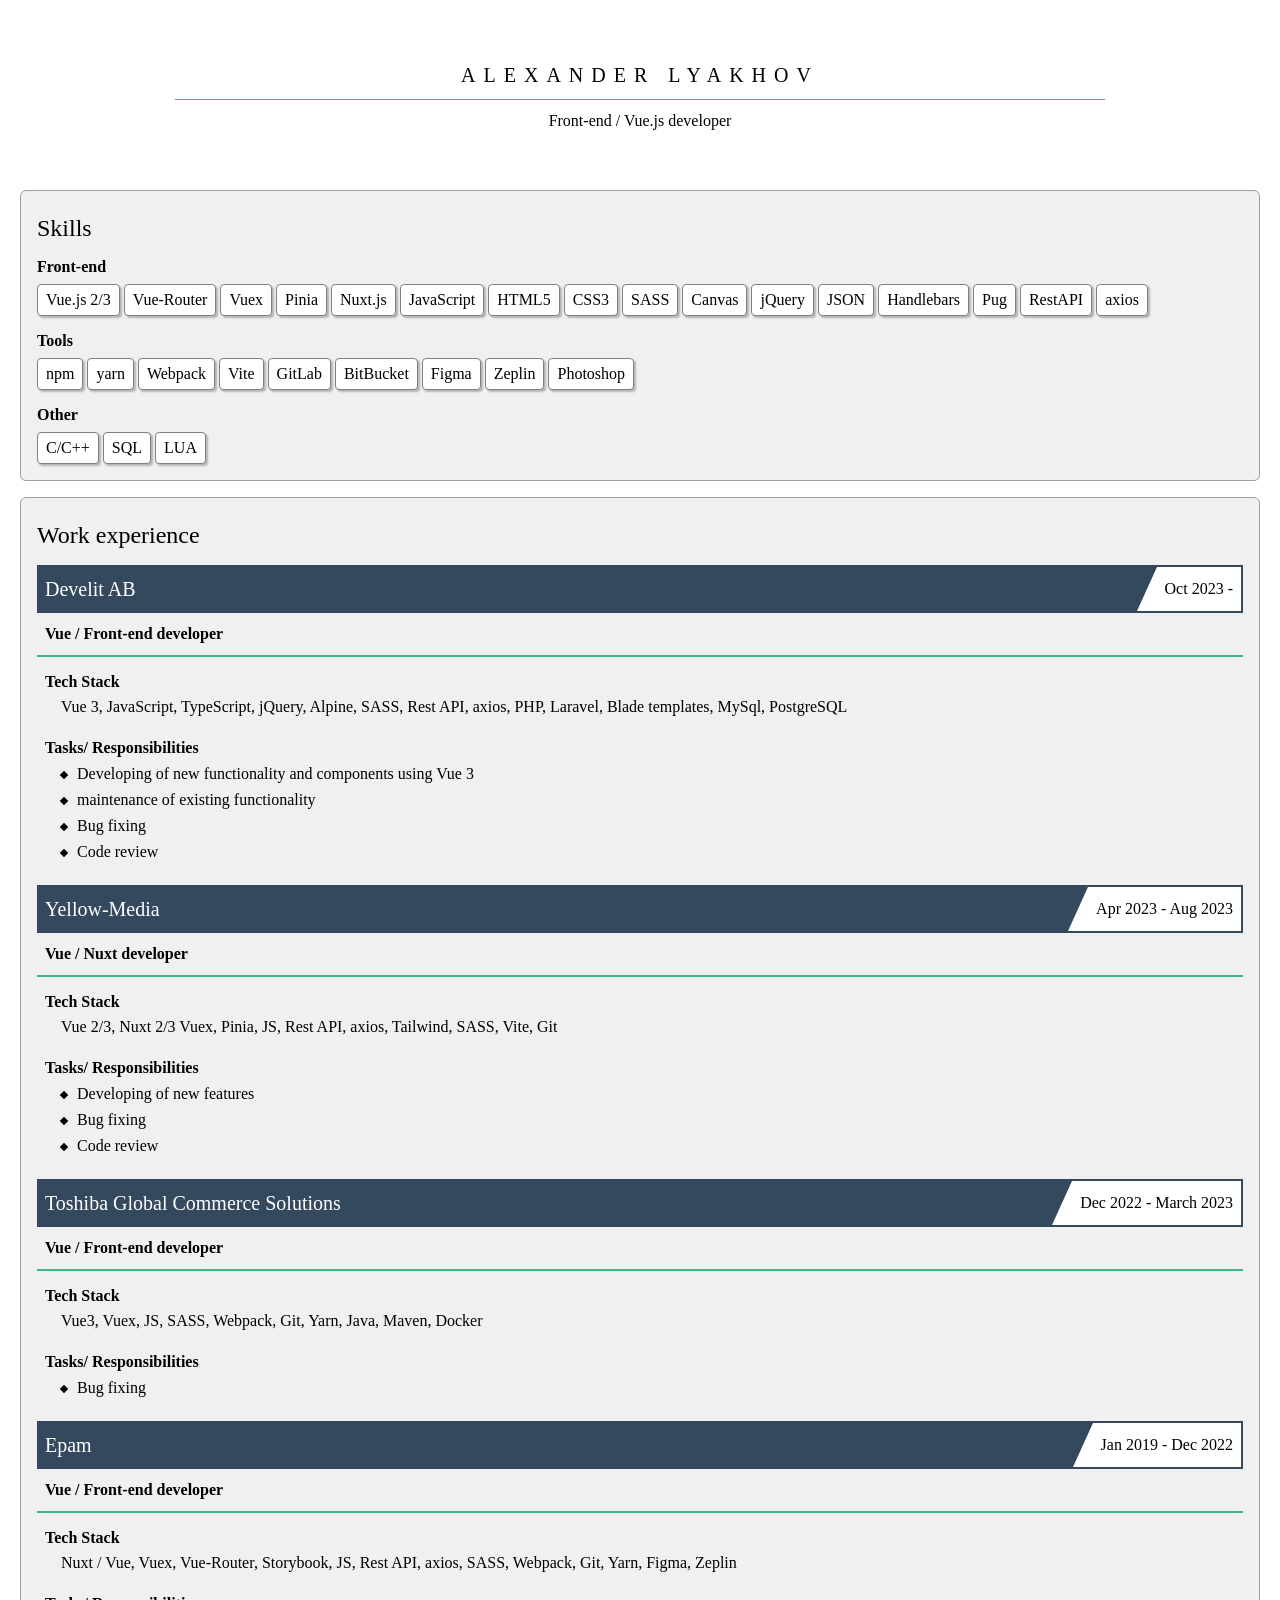
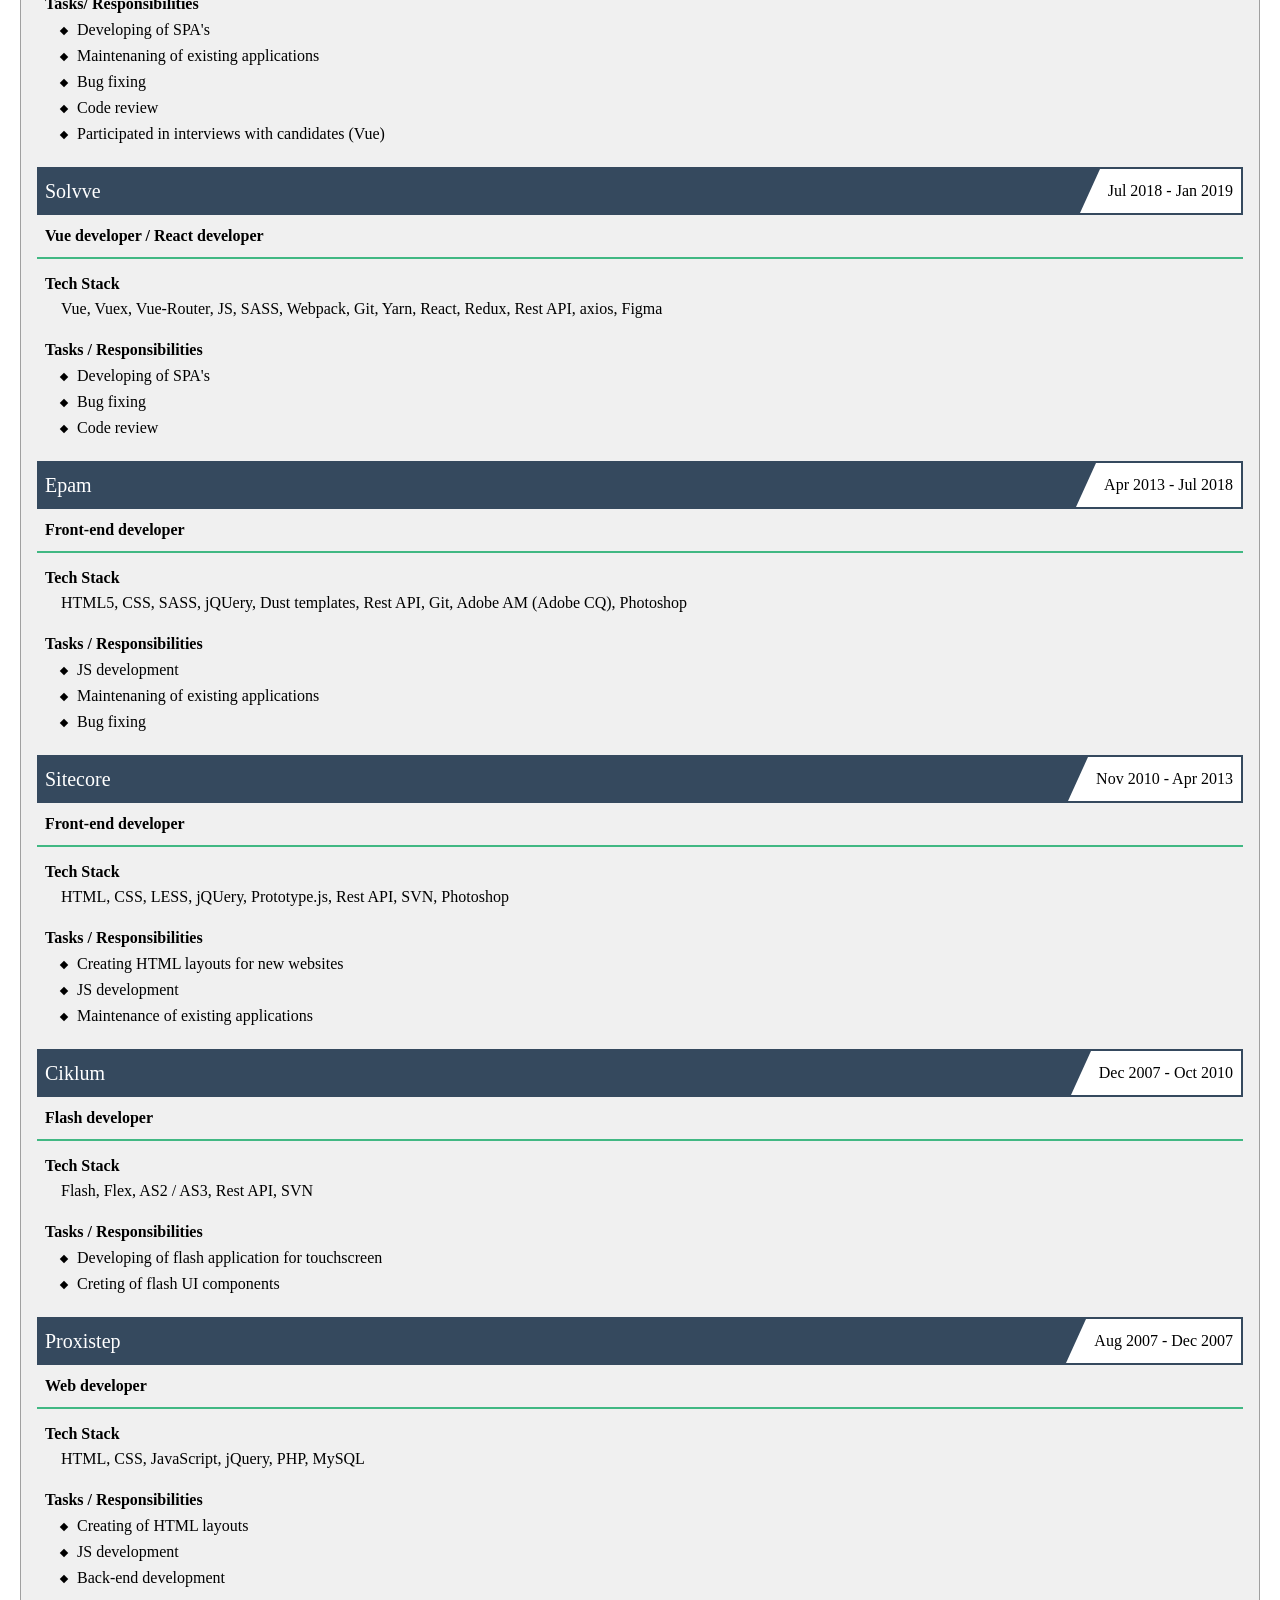
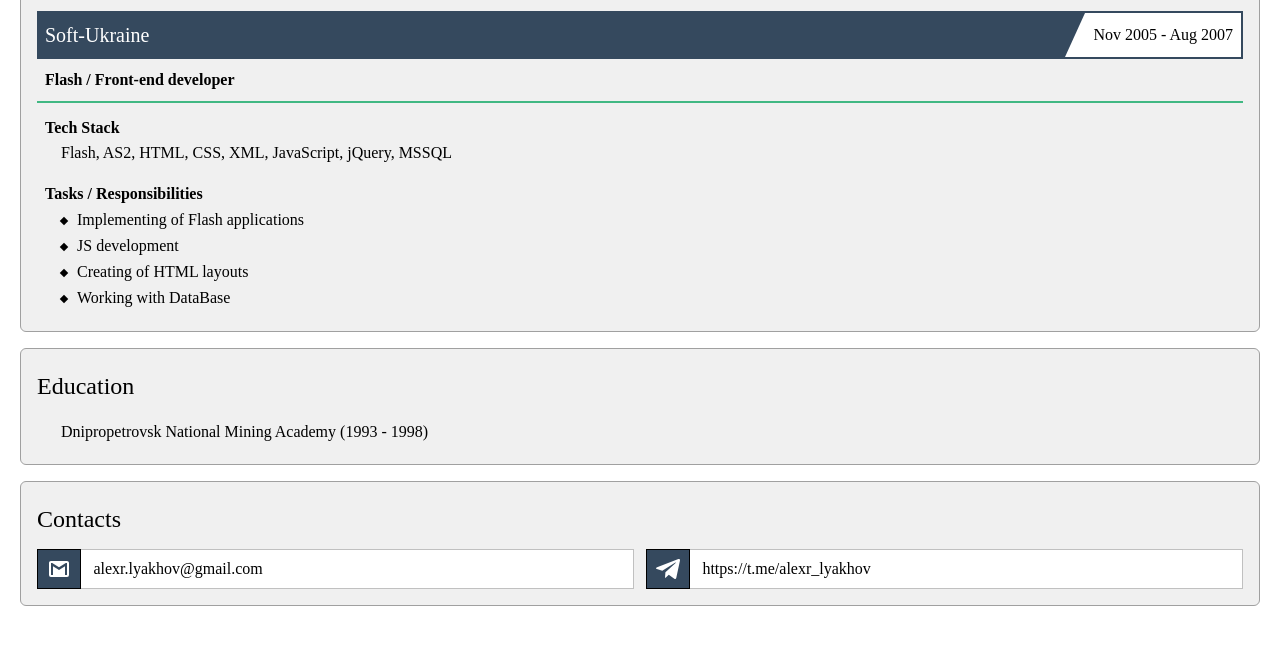
==== 2026-04/index.html @ 9f587633 "..." ====
﻿<!DOCTYPE html>
<html lang="en">
<head>
	<meta charset="UTF-8">
	<meta name="viewport" content="width=device-width, initial-scale=1.0">
	<title>Alexander Lyakhov</title>
	<link rel="stylesheet" type="text/css" href="css/reset.css" />
	<link rel="stylesheet" type="text/css" href="css/index.css" />
</head>
<body>
	<main>
		<header>
			<div class="title">
				Alexander Lyakhov
			</div>
			<div class="subtitle">Front-end / Vue.js developer</div>
		</header>
		<section class="skills">
			<h2>Skills</h2>

			<h3>Front-end</h3>
			<ul class="chips">
				<li>Vue.js 2/3</li>
				<!--<li>options API / composition API / Script Setup</li>-->
				<li>Vue-Router</li>
				<li>Vuex</li>
				<li>Pinia</li>
				<li>Nuxt.js</li>
				<li>JavaScript</li>
				<li>HTML5</li>
				<li>CSS3</li>
				<li>SASS</li>
				<li>Canvas</li>
				<li>jQuery</li>
				<li>JSON</li>
				<li>Handlebars</li>
				<li>Pug</li>
				<li>RestAPI</li>
				<li>axios</li>
			</ul>

			<h3>Tools</h3>
			<ul class="chips">
				<li>npm</li><li>yarn</li><li>Webpack</li><li>Vite</li><li>GitLab</li><li>BitBucket</li><li>Figma</li><li>Zeplin</li><li>Photoshop</li>
			</ul>

			<h3>Other</h3>
			<ul class="chips">
				<li>C/C++</li><li>SQL</li><li>LUA</li>
			</ul>
		</section>

		<section class="experience">
			<h2>Work experience</h2>

			<div class="job develit">
				<div class="job-title">
					Develit AB
					<span class="interval">Oct 2023 - </span>
				</div>

				<div class="job-subtitle">
					Vue / Front-end developer
				</div>

				<!--
				<h3>Role</h3>
				<p>FE engineer</p>
				-->

				<h3>Tech Stack</h3>
				<p>Vue 3, JavaScript, TypeScript, jQuery, Alpine, SASS, Rest API, axios, PHP, Laravel, Blade templates, MySql, PostgreSQL</p>

				<h3>Tasks/ Responsibilities</h3>
				<ul>
					<li>Developing of new functionality and components using Vue 3</li>
					<li>maintenance of existing functionality</li>
					<li>Bug fixing</li>
					<li>Code review</li>
				</ul>
			</div>

			<div class="job ym">
				<div class="job-title">
					Yellow-Media
					<span class="interval">Apr 2023 - Aug 2023</span>
				</div>

				<div class="job-subtitle">
					Vue / Nuxt developer
				</div>

				<!--
				<h3>Role</h3>
				<p>Vue / Nuxt developer</p>
				-->

				<h3>Tech Stack</h3>
				<p>Vue 2/3, Nuxt 2/3 Vuex, Pinia, JS, Rest API, axios, Tailwind, SASS, Vite, Git</p>

				<h3>Tasks/ Responsibilities</h3>
				<ul>
					<li>Developing of new features</li>
					<li>Bug fixing</li>
					<li>Code review</li>
				</ul>
			</div>

			<div class="job toshiba">
				<div class="job-title">
					Toshiba Global Commerce Solutions
					<span class="interval">Dec 2022 - March 2023</span>
				</div>

				<div class="job-subtitle">
					Vue / Front-end developer
				</div>

				<!--
				<h3>Role</h3>
				<p>FE engineer</p>
				-->
				
				<h3>Tech Stack</h3>
				<p>Vue3, Vuex, JS, SASS, Webpack, Git, Yarn, Java, Maven, Docker</p>

				<h3>Tasks/ Responsibilities</h3>
				<ul>
					<li>Bug fixing</li>
				</ul>
			</div>

			<div class="job epam-2">
				<div class="job-title">
					Epam
					<span class="interval">Jan 2019 - Dec 2022</span>
				</div>

				<div class="job-subtitle">
					Vue / Front-end developer
				</div>

				<!--
				<h3>Role</h3>
				<p>Vue developer</p>
				-->

				<h3>Tech Stack</h3>
				<p>Nuxt / Vue, Vuex, Vue-Router, Storybook, JS, Rest API, axios, SASS, Webpack, Git, Yarn, Figma, Zeplin</p>

				<h3>Tasks/ Responsibilities</h3>
				<ul>
					<li>Developing of SPA's</li>
					<li>Maintenaning of existing applications</li>
					<li>Bug fixing</li>
					<li>Code review</li>
					<li>Participated in interviews with candidates (Vue)</li>
				</ul>
			</div>

			<div class="job solvve">
				<div class="job-title">
					Solvve
					<span class="interval">Jul 2018 - Jan 2019</span>
				</div>

				<div class="job-subtitle">
					Vue developer / React developer
				</div>

				<!--
				<h3>Role</h3>
				<p>Vue developer / React developer</p>
				-->

				<h3>Tech Stack</h3>
				<p>Vue, Vuex, Vue-Router, JS, SASS, Webpack, Git, Yarn, React, Redux, Rest API, axios, Figma</p>

				<h3>Tasks / Responsibilities</h3>
				<ul>
					<li>Developing of SPA's </li>
					<li>Bug fixing</li>
					<li>Code review</li>
				</ul>
			</div>

			<div class="job epam-1">
				<div class="job-title">
					Epam
					<span class="interval">Apr 2013 - Jul 2018</span>
				</div>

				<div class="job-subtitle">
					Front-end developer
				</div>
				<!--
				<h3>Role</h3>
				<p>JS developer</p>
				-->
				<h3>Tech Stack</h3>
				<p>HTML5, CSS, SASS, jQUery, Dust templates, Rest API, Git, Adobe AM (Adobe CQ), Photoshop</p>

				<h3>Tasks / Responsibilities</h3>
				<ul>
					<li>JS development</li>
					<li>Maintenaning of existing applications</li>
					<li>Bug fixing</li>
				</ul>
			</div>

			<div class="job sitecore">
				<div class="job-title">
					Sitecore
					<span class="interval">Nov 2010 - Apr 2013</span>
				</div>

				<div class="job-subtitle">
					Front-end developer
				</div>

				<!--
				<h3>Role</h3>
				<p>Front-end developer</p>
				-->

				<h3>Tech Stack</h3>
				<p>HTML, CSS, LESS, jQUery, Prototype.js, Rest API, SVN, Photoshop</p>

				<h3>Tasks / Responsibilities</h3>
				<ul>
					<li>Creating HTML layouts for new websites</li>
					<li>JS development</li>
					<li>Maintenance of existing applications</li>
				</ul>
			</div>

			<div class="job ciklum">
				<div class="job-title">
					Ciklum
					<span class="interval">Dec 2007 - Oct 2010</span>
				</div>

				<div class="job-subtitle">
					Flash developer
				</div>

				<h3>Tech Stack</h3>
				<p>Flash, Flex, AS2 / AS3, Rest API, SVN</p>

				<h3>Tasks / Responsibilities</h3>
				<ul>
					<li>Developing of flash application for touchscreen</li>
					<li>Creting of flash UI components</li>
				</ul>
			</div>

			<div class="job proxistep">
				<div class="job-title">
					Proxistep
					<span class="interval">Aug 2007 - Dec 2007</span>
				</div>

				<div class="job-subtitle">
					Web developer
				</div>

				<!--
				<h3>Role</h3>
				<p>Front-end / Back-end developer</p>
				-->

				<h3>Tech Stack</h3>
				<p>HTML, CSS, JavaScript, jQuery, PHP, MySQL</p>

				<h3>Tasks / Responsibilities</h3>
				<ul>
					<li>Creating of HTML layouts</li>
					<li>JS development</li>
					<li>Back-end development</li>
				</ul>
			</div>

			<div class="job soft-ukraine">
				<div class="job-title">
					Soft-Ukraine
					<span class="interval">Nov 2005 - Aug 2007</span>
				</div>

				<div class="job-subtitle">
					Flash / Front-end developer
				</div>

				<!--
				<h3>Role</h3>
				<p>Flash / Front-end developer</p>
				-->

				<h3>Tech Stack</h3>
				<p>Flash, AS2, HTML, CSS, XML, JavaScript, jQuery, MSSQL</p>

				<h3>Tasks / Responsibilities</h3>
				<ul>
					<li>Implementing of Flash applications</li>
					<li>JS development</li>
					<li>Creating of HTML layouts</li>
					<li>Working with DataBase</li>
				</ul>
			</div>
		</section>

		<section class="education">
			<h2>Education</h2>
			<p>Dnipropetrovsk National Mining Academy (1993 - 1998)</p>
		</section>

		<section class="contacts">
			<h2>Contacts</h2>
			<div>
				<div class="item">
					<div class="item-icon">
						<svg style="width:24px;height:24px" viewBox="0 0 24 24">
							<path fill="#000000" d="M20,18H18V9.25L12,13L6,9.25V18H4V6H5.2L12,10.25L18.8,6H20M20,4H4C2.89,4 2,4.89 2,6V18A2,2 0 0,0 4,20H20A2,2 0 0,0 22,18V6C22,4.89 21.1,4 20,4Z"></path>
						</svg>
					</div>
					<a href="mailto:alexr.lyakhov@gmail.com" target="_blank">alexr.lyakhov@gmail.com</a>
				</div>

				<div class="item">
					<div class="item-icon">
						<svg style="width:24px;height:24px" viewBox="0 0 24 24">
							<path d="m9.417 15.181-.397 5.584c.568 0 .814-.244 1.109-.537l2.663-2.545 5.518 4.041c1.012.564 1.725.267 1.998-.931l3.622-16.972.001-.001c.321-1.496-.541-2.081-1.527-1.714l-21.29 8.151c-1.453.564-1.431 1.374-.247 1.741l5.443 1.693 12.643-7.911c.595-.394 1.136-.176.691.218z"/>
						</svg>
					</div>
					<a href="https://t.me/alexr_lyakhov" target="_blank">https://t.me/alexr_lyakhov</a>
				</div>

				<!--
				<div class="item">
					<div class="item-icon">
						<svg style="width:24px;height:24px" viewBox="0 0 24 24">
							<path fill="#000000" d="M18,6C20.07,8.04 20.85,10.89 20.36,13.55C20.77,14.27 21,15.11 21,16A5,5 0 0,1 16,21C15.11,21 14.27,20.77 13.55,20.36C10.89,20.85 8.04,20.07 6,18C3.93,15.96 3.15,13.11 3.64,10.45C3.23,9.73 3,8.89 3,8A5,5 0 0,1 8,3C8.89,3 9.73,3.23 10.45,3.64C13.11,3.15 15.96,3.93 18,6M12.04,17.16C14.91,17.16 16.34,15.78 16.34,13.92C16.34,12.73 15.78,11.46 13.61,10.97L11.62,10.53C10.86,10.36 10,10.13 10,9.42C10,8.7 10.6,8.2 11.7,8.2C13.93,8.2 13.72,9.73 14.83,9.73C15.41,9.73 15.91,9.39 15.91,8.8C15.91,7.43 13.72,6.4 11.86,6.4C9.85,6.4 7.7,7.26 7.7,9.54C7.7,10.64 8.09,11.81 10.25,12.35L12.94,13.03C13.75,13.23 13.95,13.68 13.95,14.1C13.95,14.78 13.27,15.45 12.04,15.45C9.63,15.45 9.96,13.6 8.67,13.6C8.09,13.6 7.67,14 7.67,14.57C7.67,15.68 9,17.16 12.04,17.16Z"></path>
						</svg>
					</div>
					<span>a.lyakhov</span>
				</div>
				<div class="item item-ln">
					<div class="item-icon">
						<svg xmlns="http://www.w3.org/2000/svg" viewBox="0 0 24 24">
							<title>linkedin</title><path d="M19 3A2 2 0 0 1 21 5V19A2 2 0 0 1 19 21H5A2 2 0 0 1 3 19V5A2 2 0 0 1 5 3H19M18.5 18.5V13.2A3.26 3.26 0 0 0 15.24 9.94C14.39 9.94 13.4 10.46 12.92 11.24V10.13H10.13V18.5H12.92V13.57C12.92 12.8 13.54 12.17 14.31 12.17A1.4 1.4 0 0 1 15.71 13.57V18.5H18.5M6.88 8.56A1.68 1.68 0 0 0 8.56 6.88C8.56 5.95 7.81 5.19 6.88 5.19A1.69 1.69 0 0 0 5.19 6.88C5.19 7.81 5.95 8.56 6.88 8.56M8.27 18.5V10.13H5.5V18.5H8.27Z" />
						</svg>
					</div>
					<span>https://www.linkedin.com/in/alexrlyakhov/</span>
				</div>
				-->
			</div>
		</section>
	</main>
</body>
</html>
---- 2026-04/css/index.css ----
.gray-tone,section{background:#f0f0f0;border:1px solid #a0a0a0;padding:1rem}.blue-tone{background:rgb(225.0734693878,231.4408163265,238.1265306122);border:2px solid #35495e;padding:1rem}.blank-tone{background:#fff;border:none}.interval-green{font:1rem verdana,"lucida console";font-weight:bold;color:#fff;background:#41b883;text-shadow:1px 1px 1px rgba(0,0,0,.5019607843)}.interval-green:before{border-left:10px solid rgba(0,0,0,0);border-right:10px solid #41b883;border-top:22px solid rgba(0,0,0,0);border-bottom:22px solid #41b883}.interval-white,section .job-title .interval{font:1rem verdana,"lucida console";color:#000;background:#fff}.interval-white:before,section .job-title .interval:before{border-left:10px solid rgba(0,0,0,0);border-right:10px solid #fff;border-top:22px solid rgba(0,0,0,0);border-bottom:22px solid #fff}*{box-sizing:border-box;margin:0;padding:0}html,body{font:16px verdana;color:#000;background:#404040}main{background:#fff;min-width:320px;max-width:1280px;min-height:100vh;margin:auto;padding:1.25rem 1.25rem 2.5rem}header{text-align:center;width:75%;margin:auto;padding:2rem 0 2rem}header .title{font:1.25rem verdana;border-bottom:1px solid #41b883;padding:.75rem 0;letter-spacing:8px;text-transform:uppercase}header .subtitle{padding:.75rem 0}h2{font:1.5rem verdana}h2:not(first-child){margin:.5rem 0 1rem}h3{font-weight:bold;margin-top:1rem}p{line-height:1.5;padding:.25rem 1.5rem}a{color:inherit;text-decoration:none}.chips{display:flex;flex-wrap:wrap;align-items:flex-start;align-content:flex-start;padding-top:.25rem}.chips li{background:#fff;border:1px solid gray;border-radius:4px;box-shadow:2px 2px 2px rgba(0,0,0,.2509803922);display:block;margin:.25rem .25rem 0 0;padding:.375rem .5rem}section{border-radius:6px;margin:1rem 0;padding:1rem}section .job{box-sizing:content-box;width:100%;margin-top:1rem}section .job-title{font-size:1.25rem;color:#fff;background:#35495e;display:flex;justify-content:space-between;align-items:center;height:3rem;padding:2px 2px 2px .5rem}section .job-title .interval{display:flex;align-items:center;height:100%;padding:0 .5rem;position:relative}section .job-title .interval:before{content:"";display:block;position:absolute;left:-20px}section .job-subtitle{font-size:1rem;font-weight:bold;color:#000;border-bottom:2px solid #41b883;padding:.75rem .5rem}section .job h3{padding:0 .5rem}section .job ul{padding:.25rem 1.5rem}section .job ul li{padding:.25rem 1rem;position:relative}section .job ul li:before{content:"";display:block;background:#000;width:6px;height:6px;position:absolute;left:0;top:11px;transform:rotate(45deg)}section.contacts>div{display:grid;grid-template-columns:repeat(2, 1fr);grid-gap:.5rem .75rem}section.contacts .item{background:#fff;display:flex;align-items:center;height:40px}section.contacts .item-icon{background:#35495e;border:1px solid #000;display:flex;justify-content:center;align-items:center;width:48px;height:40px}section.contacts .item svg{display:block}section.contacts .item svg path{color:#fff;fill:#fff}section.contacts .item span,section.contacts .item a{border:1px solid silver;border-left:none;display:flex;align-items:center;width:100%;height:100%;padding:0 .75rem}section.contacts .item-ln{grid-column:1/-1}@media screen and (max-width: 900px){html{font-size:.875rem}section.contacts>div{grid-template-columns:1fr}section .job-title .interval:before{border-left:10px solid rgba(0,0,0,0);border-right:10px solid #fff;border-top:18px solid rgba(0,0,0,0);border-bottom:18px solid #fff}}@media print{html,body{background:#fff;width:100%}main{width:100%}.ym,.solvve,.ciklum,.contacts{page-break-before:always}section.contacts>div{grid-template-columns:1fr}}
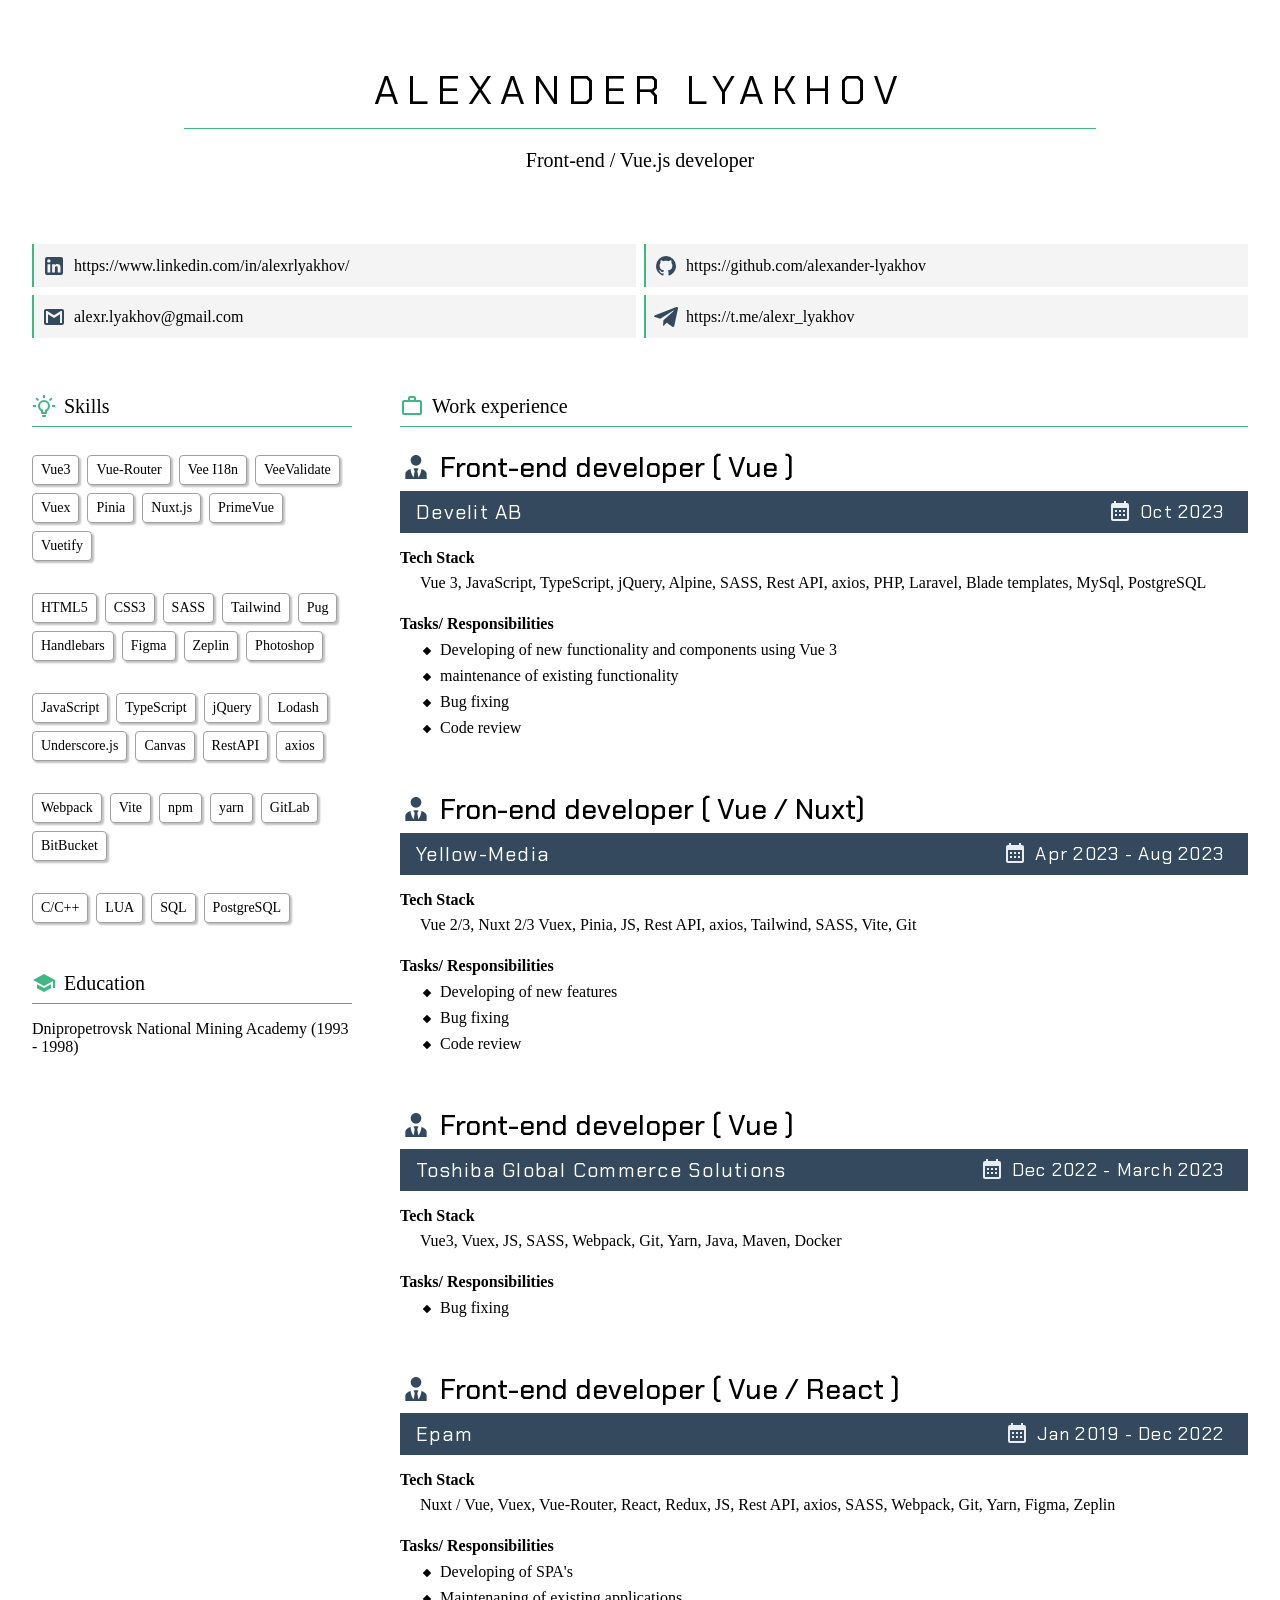
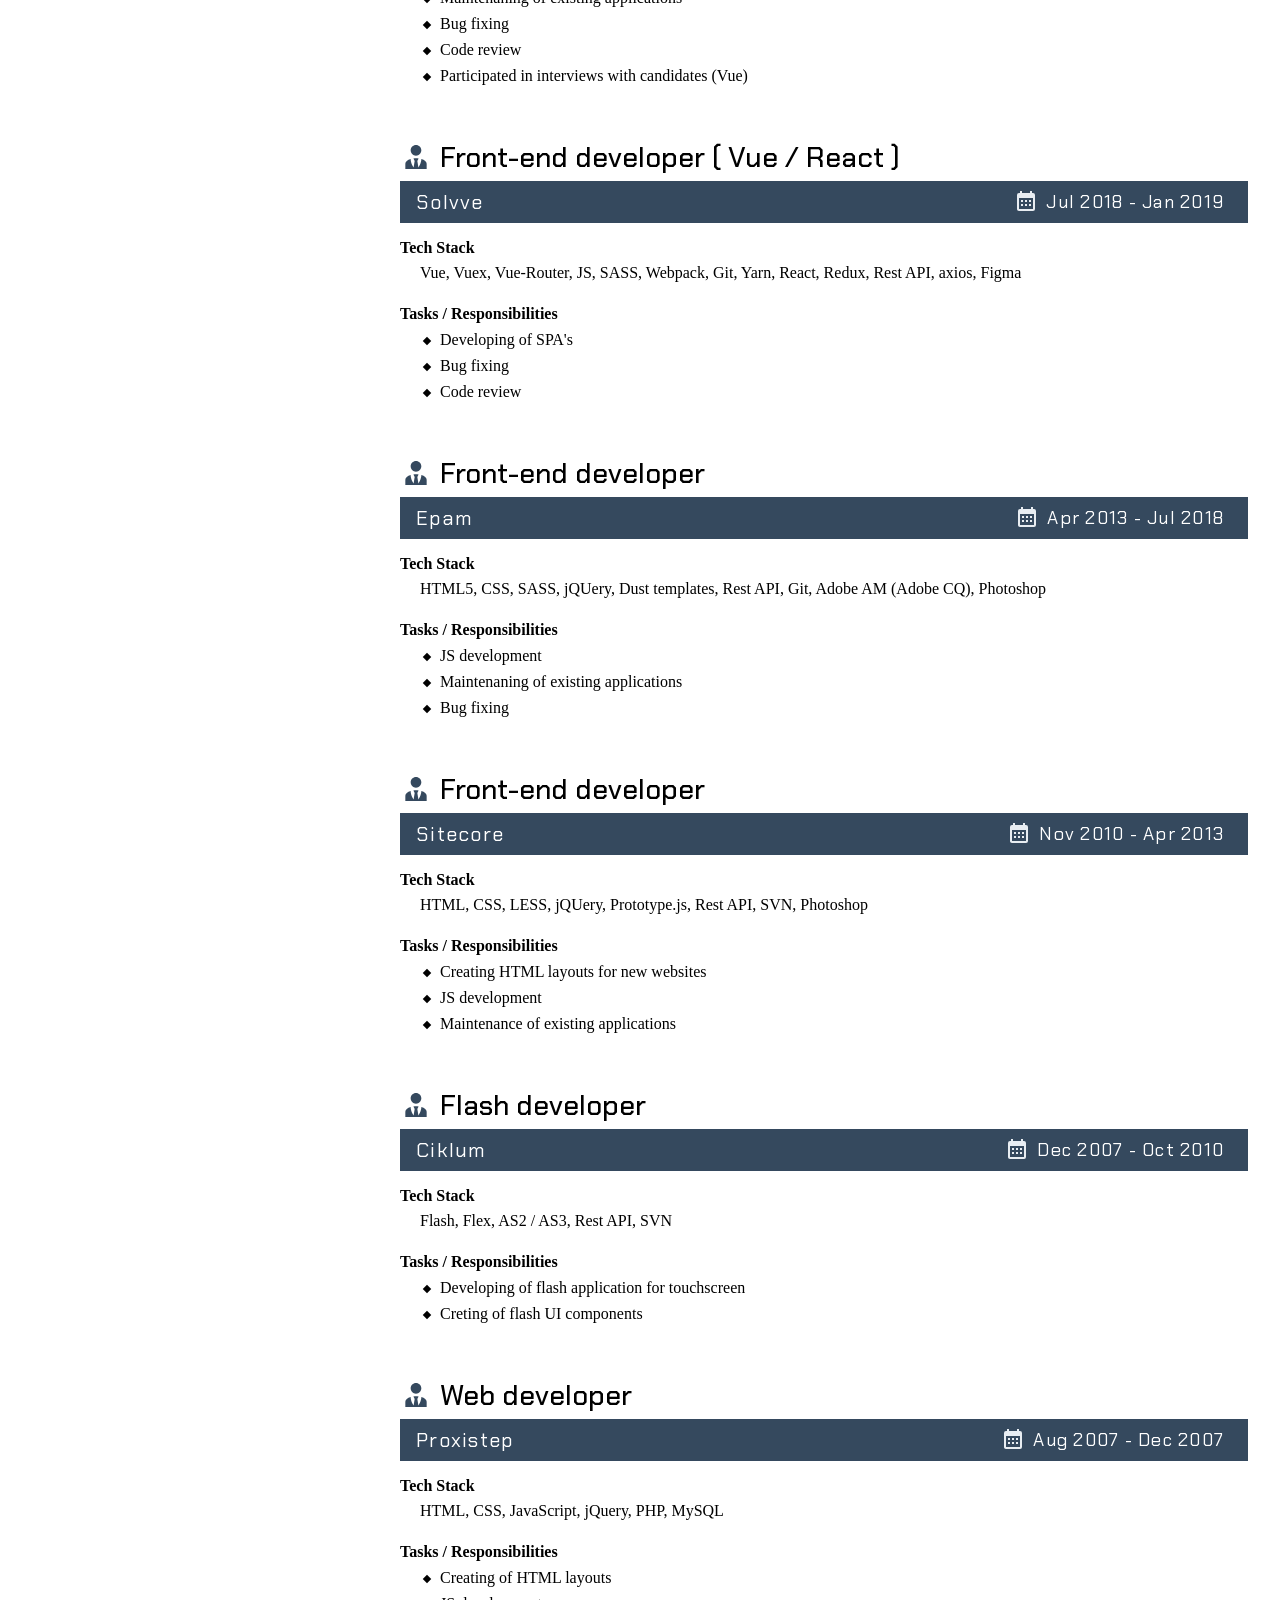
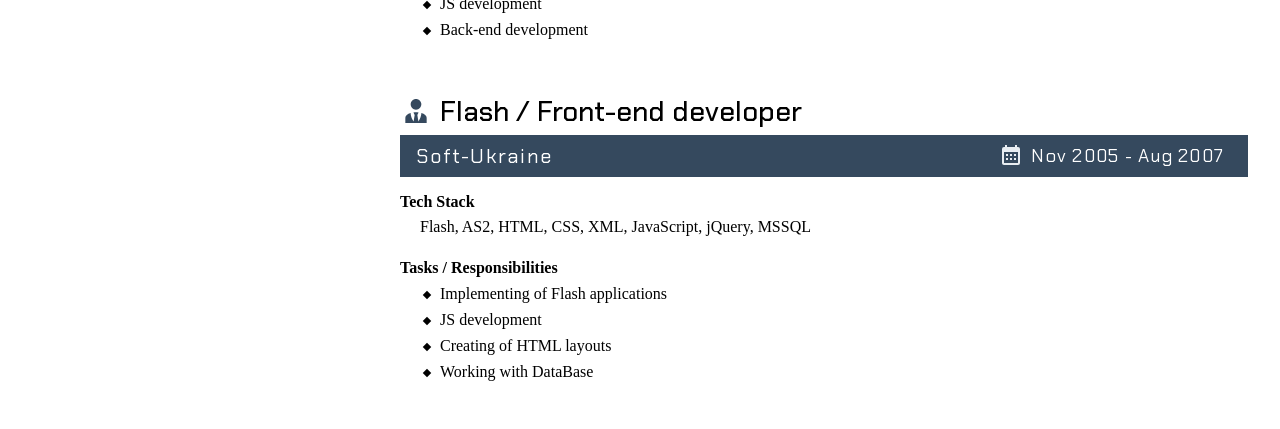
==== commit 0620087e: "..." ====
--- a/2026-04/index.html
+++ b/2026-04/index.html
@@ -1,359 +1,387 @@
 ﻿<!DOCTYPE html>
 <html lang="en">
 <head>
-	<meta charset="UTF-8">
-	<meta name="viewport" content="width=device-width, initial-scale=1.0">
-	<title>Alexander Lyakhov</title>
-	<link rel="stylesheet" type="text/css" href="css/reset.css" />
-	<link rel="stylesheet" type="text/css" href="css/index.css" />
+  <meta charset="UTF-8">
+  <meta name="viewport" content="width=device-width, initial-scale=1.0">
+  <title>Alexander Lyakhov</title>
+  <link rel="stylesheet" type="text/css" href="css/reset.css" />
+  <link rel="stylesheet" type="text/css" href="css/index.css" />
 </head>
 <body>
-	<main>
-		<header>
-			<div class="title">
-				Alexander Lyakhov
-			</div>
-			<div class="subtitle">Front-end / Vue.js developer</div>
-		</header>
-		<section class="skills">
-			<h2>Skills</h2>
-
-			<h3>Front-end</h3>
-			<ul class="chips">
-				<li>Vue.js 2/3</li>
-				<!--<li>options API / composition API / Script Setup</li>-->
-				<li>Vue-Router</li>
-				<li>Vuex</li>
-				<li>Pinia</li>
-				<li>Nuxt.js</li>
-				<li>JavaScript</li>
-				<li>HTML5</li>
-				<li>CSS3</li>
-				<li>SASS</li>
-				<li>Canvas</li>
-				<li>jQuery</li>
-				<li>JSON</li>
-				<li>Handlebars</li>
-				<li>Pug</li>
-				<li>RestAPI</li>
-				<li>axios</li>
-			</ul>
-
-			<h3>Tools</h3>
-			<ul class="chips">
-				<li>npm</li><li>yarn</li><li>Webpack</li><li>Vite</li><li>GitLab</li><li>BitBucket</li><li>Figma</li><li>Zeplin</li><li>Photoshop</li>
-			</ul>
-
-			<h3>Other</h3>
-			<ul class="chips">
-				<li>C/C++</li><li>SQL</li><li>LUA</li>
-			</ul>
-		</section>
-
-		<section class="experience">
-			<h2>Work experience</h2>
-
-			<div class="job develit">
-				<div class="job-title">
-					Develit AB
-					<span class="interval">Oct 2023 - </span>
-				</div>
-
-				<div class="job-subtitle">
-					Vue / Front-end developer
-				</div>
-
-				<!--
-				<h3>Role</h3>
-				<p>FE engineer</p>
-				-->
-
-				<h3>Tech Stack</h3>
-				<p>Vue 3, JavaScript, TypeScript, jQuery, Alpine, SASS, Rest API, axios, PHP, Laravel, Blade templates, MySql, PostgreSQL</p>
-
-				<h3>Tasks/ Responsibilities</h3>
-				<ul>
-					<li>Developing of new functionality and components using Vue 3</li>
-					<li>maintenance of existing functionality</li>
-					<li>Bug fixing</li>
-					<li>Code review</li>
-				</ul>
-			</div>
-
-			<div class="job ym">
-				<div class="job-title">
-					Yellow-Media
-					<span class="interval">Apr 2023 - Aug 2023</span>
-				</div>
-
-				<div class="job-subtitle">
-					Vue / Nuxt developer
-				</div>
-
-				<!--
-				<h3>Role</h3>
-				<p>Vue / Nuxt developer</p>
-				-->
-
-				<h3>Tech Stack</h3>
-				<p>Vue 2/3, Nuxt 2/3 Vuex, Pinia, JS, Rest API, axios, Tailwind, SASS, Vite, Git</p>
-
-				<h3>Tasks/ Responsibilities</h3>
-				<ul>
-					<li>Developing of new features</li>
-					<li>Bug fixing</li>
-					<li>Code review</li>
-				</ul>
-			</div>
-
-			<div class="job toshiba">
-				<div class="job-title">
-					Toshiba Global Commerce Solutions
-					<span class="interval">Dec 2022 - March 2023</span>
-				</div>
-
-				<div class="job-subtitle">
-					Vue / Front-end developer
-				</div>
-
-				<!--
-				<h3>Role</h3>
-				<p>FE engineer</p>
-				-->
-				
-				<h3>Tech Stack</h3>
-				<p>Vue3, Vuex, JS, SASS, Webpack, Git, Yarn, Java, Maven, Docker</p>
-
-				<h3>Tasks/ Responsibilities</h3>
-				<ul>
-					<li>Bug fixing</li>
-				</ul>
-			</div>
-
-			<div class="job epam-2">
-				<div class="job-title">
-					Epam
-					<span class="interval">Jan 2019 - Dec 2022</span>
-				</div>
-
-				<div class="job-subtitle">
-					Vue / Front-end developer
-				</div>
-
-				<!--
-				<h3>Role</h3>
-				<p>Vue developer</p>
-				-->
-
-				<h3>Tech Stack</h3>
-				<p>Nuxt / Vue, Vuex, Vue-Router, Storybook, JS, Rest API, axios, SASS, Webpack, Git, Yarn, Figma, Zeplin</p>
-
-				<h3>Tasks/ Responsibilities</h3>
-				<ul>
-					<li>Developing of SPA's</li>
-					<li>Maintenaning of existing applications</li>
-					<li>Bug fixing</li>
-					<li>Code review</li>
-					<li>Participated in interviews with candidates (Vue)</li>
-				</ul>
-			</div>
-
-			<div class="job solvve">
-				<div class="job-title">
-					Solvve
-					<span class="interval">Jul 2018 - Jan 2019</span>
-				</div>
-
-				<div class="job-subtitle">
-					Vue developer / React developer
-				</div>
-
-				<!--
-				<h3>Role</h3>
-				<p>Vue developer / React developer</p>
-				-->
-
-				<h3>Tech Stack</h3>
-				<p>Vue, Vuex, Vue-Router, JS, SASS, Webpack, Git, Yarn, React, Redux, Rest API, axios, Figma</p>
-
-				<h3>Tasks / Responsibilities</h3>
-				<ul>
-					<li>Developing of SPA's </li>
-					<li>Bug fixing</li>
-					<li>Code review</li>
-				</ul>
-			</div>
-
-			<div class="job epam-1">
-				<div class="job-title">
-					Epam
-					<span class="interval">Apr 2013 - Jul 2018</span>
-				</div>
-
-				<div class="job-subtitle">
-					Front-end developer
-				</div>
-				<!--
-				<h3>Role</h3>
-				<p>JS developer</p>
-				-->
-				<h3>Tech Stack</h3>
-				<p>HTML5, CSS, SASS, jQUery, Dust templates, Rest API, Git, Adobe AM (Adobe CQ), Photoshop</p>
-
-				<h3>Tasks / Responsibilities</h3>
-				<ul>
-					<li>JS development</li>
-					<li>Maintenaning of existing applications</li>
-					<li>Bug fixing</li>
-				</ul>
-			</div>
-
-			<div class="job sitecore">
-				<div class="job-title">
-					Sitecore
-					<span class="interval">Nov 2010 - Apr 2013</span>
-				</div>
-
-				<div class="job-subtitle">
-					Front-end developer
-				</div>
-
-				<!--
-				<h3>Role</h3>
-				<p>Front-end developer</p>
-				-->
-
-				<h3>Tech Stack</h3>
-				<p>HTML, CSS, LESS, jQUery, Prototype.js, Rest API, SVN, Photoshop</p>
-
-				<h3>Tasks / Responsibilities</h3>
-				<ul>
-					<li>Creating HTML layouts for new websites</li>
-					<li>JS development</li>
-					<li>Maintenance of existing applications</li>
-				</ul>
-			</div>
-
-			<div class="job ciklum">
-				<div class="job-title">
-					Ciklum
-					<span class="interval">Dec 2007 - Oct 2010</span>
-				</div>
-
-				<div class="job-subtitle">
-					Flash developer
-				</div>
-
-				<h3>Tech Stack</h3>
-				<p>Flash, Flex, AS2 / AS3, Rest API, SVN</p>
-
-				<h3>Tasks / Responsibilities</h3>
-				<ul>
-					<li>Developing of flash application for touchscreen</li>
-					<li>Creting of flash UI components</li>
-				</ul>
-			</div>
-
-			<div class="job proxistep">
-				<div class="job-title">
-					Proxistep
-					<span class="interval">Aug 2007 - Dec 2007</span>
-				</div>
-
-				<div class="job-subtitle">
-					Web developer
-				</div>
-
-				<!--
-				<h3>Role</h3>
-				<p>Front-end / Back-end developer</p>
-				-->
-
-				<h3>Tech Stack</h3>
-				<p>HTML, CSS, JavaScript, jQuery, PHP, MySQL</p>
-
-				<h3>Tasks / Responsibilities</h3>
-				<ul>
-					<li>Creating of HTML layouts</li>
-					<li>JS development</li>
-					<li>Back-end development</li>
-				</ul>
-			</div>
-
-			<div class="job soft-ukraine">
-				<div class="job-title">
-					Soft-Ukraine
-					<span class="interval">Nov 2005 - Aug 2007</span>
-				</div>
-
-				<div class="job-subtitle">
-					Flash / Front-end developer
-				</div>
-
-				<!--
-				<h3>Role</h3>
-				<p>Flash / Front-end developer</p>
-				-->
-
-				<h3>Tech Stack</h3>
-				<p>Flash, AS2, HTML, CSS, XML, JavaScript, jQuery, MSSQL</p>
-
-				<h3>Tasks / Responsibilities</h3>
-				<ul>
-					<li>Implementing of Flash applications</li>
-					<li>JS development</li>
-					<li>Creating of HTML layouts</li>
-					<li>Working with DataBase</li>
-				</ul>
-			</div>
-		</section>
-
-		<section class="education">
-			<h2>Education</h2>
-			<p>Dnipropetrovsk National Mining Academy (1993 - 1998)</p>
-		</section>
-
-		<section class="contacts">
-			<h2>Contacts</h2>
-			<div>
-				<div class="item">
-					<div class="item-icon">
-						<svg style="width:24px;height:24px" viewBox="0 0 24 24">
-							<path fill="#000000" d="M20,18H18V9.25L12,13L6,9.25V18H4V6H5.2L12,10.25L18.8,6H20M20,4H4C2.89,4 2,4.89 2,6V18A2,2 0 0,0 4,20H20A2,2 0 0,0 22,18V6C22,4.89 21.1,4 20,4Z"></path>
-						</svg>
-					</div>
-					<a href="mailto:alexr.lyakhov@gmail.com" target="_blank">alexr.lyakhov@gmail.com</a>
-				</div>
-
-				<div class="item">
-					<div class="item-icon">
-						<svg style="width:24px;height:24px" viewBox="0 0 24 24">
-							<path d="m9.417 15.181-.397 5.584c.568 0 .814-.244 1.109-.537l2.663-2.545 5.518 4.041c1.012.564 1.725.267 1.998-.931l3.622-16.972.001-.001c.321-1.496-.541-2.081-1.527-1.714l-21.29 8.151c-1.453.564-1.431 1.374-.247 1.741l5.443 1.693 12.643-7.911c.595-.394 1.136-.176.691.218z"/>
-						</svg>
-					</div>
-					<a href="https://t.me/alexr_lyakhov" target="_blank">https://t.me/alexr_lyakhov</a>
-				</div>
-
-				<!--
-				<div class="item">
-					<div class="item-icon">
-						<svg style="width:24px;height:24px" viewBox="0 0 24 24">
-							<path fill="#000000" d="M18,6C20.07,8.04 20.85,10.89 20.36,13.55C20.77,14.27 21,15.11 21,16A5,5 0 0,1 16,21C15.11,21 14.27,20.77 13.55,20.36C10.89,20.85 8.04,20.07 6,18C3.93,15.96 3.15,13.11 3.64,10.45C3.23,9.73 3,8.89 3,8A5,5 0 0,1 8,3C8.89,3 9.73,3.23 10.45,3.64C13.11,3.15 15.96,3.93 18,6M12.04,17.16C14.91,17.16 16.34,15.78 16.34,13.92C16.34,12.73 15.78,11.46 13.61,10.97L11.62,10.53C10.86,10.36 10,10.13 10,9.42C10,8.7 10.6,8.2 11.7,8.2C13.93,8.2 13.72,9.73 14.83,9.73C15.41,9.73 15.91,9.39 15.91,8.8C15.91,7.43 13.72,6.4 11.86,6.4C9.85,6.4 7.7,7.26 7.7,9.54C7.7,10.64 8.09,11.81 10.25,12.35L12.94,13.03C13.75,13.23 13.95,13.68 13.95,14.1C13.95,14.78 13.27,15.45 12.04,15.45C9.63,15.45 9.96,13.6 8.67,13.6C8.09,13.6 7.67,14 7.67,14.57C7.67,15.68 9,17.16 12.04,17.16Z"></path>
-						</svg>
-					</div>
-					<span>a.lyakhov</span>
-				</div>
-				<div class="item item-ln">
-					<div class="item-icon">
-						<svg xmlns="http://www.w3.org/2000/svg" viewBox="0 0 24 24">
-							<title>linkedin</title><path d="M19 3A2 2 0 0 1 21 5V19A2 2 0 0 1 19 21H5A2 2 0 0 1 3 19V5A2 2 0 0 1 5 3H19M18.5 18.5V13.2A3.26 3.26 0 0 0 15.24 9.94C14.39 9.94 13.4 10.46 12.92 11.24V10.13H10.13V18.5H12.92V13.57C12.92 12.8 13.54 12.17 14.31 12.17A1.4 1.4 0 0 1 15.71 13.57V18.5H18.5M6.88 8.56A1.68 1.68 0 0 0 8.56 6.88C8.56 5.95 7.81 5.19 6.88 5.19A1.69 1.69 0 0 0 5.19 6.88C5.19 7.81 5.95 8.56 6.88 8.56M8.27 18.5V10.13H5.5V18.5H8.27Z" />
-						</svg>
-					</div>
-					<span>https://www.linkedin.com/in/alexrlyakhov/</span>
-				</div>
-				-->
-			</div>
-		</section>
-	</main>
+  <main>
+    <header>
+      <div class="title">
+        Alexander Lyakhov
+      </div>
+      <div class="subtitle">Front-end / Vue.js developer</div>
+    </header>
+
+    <div class="contacts">
+      <div class="contact-item">
+        <a href="https://www.linkedin.com/in/alexrlyakhov/" target="_blank">
+          <svg style="width:24px; height:24px" viewBox="0 0 24 24">
+            <title>linkedin</title><path d="M19 3A2 2 0 0 1 21 5V19A2 2 0 0 1 19 21H5A2 2 0 0 1 3 19V5A2 2 0 0 1 5 3H19M18.5 18.5V13.2A3.26 3.26 0 0 0 15.24 9.94C14.39 9.94 13.4 10.46 12.92 11.24V10.13H10.13V18.5H12.92V13.57C12.92 12.8 13.54 12.17 14.31 12.17A1.4 1.4 0 0 1 15.71 13.57V18.5H18.5M6.88 8.56A1.68 1.68 0 0 0 8.56 6.88C8.56 5.95 7.81 5.19 6.88 5.19A1.69 1.69 0 0 0 5.19 6.88C5.19 7.81 5.95 8.56 6.88 8.56M8.27 18.5V10.13H5.5V18.5H8.27Z" />
+          </svg>
+          <span>https://www.linkedin.com/in/alexrlyakhov/</span>
+        </a>
+      </div>
+
+      <div class="contact-item">
+        <a href="https://github.com/alexander-lyakhov" target="_blank">
+          <svg xmlns="http://www.w3.org/2000/svg" viewBox="0 0 24 24">
+            <title>github</title><path d="M12,2A10,10 0 0,0 2,12C2,16.42 4.87,20.17 8.84,21.5C9.34,21.58 9.5,21.27 9.5,21C9.5,20.77 9.5,20.14 9.5,19.31C6.73,19.91 6.14,17.97 6.14,17.97C5.68,16.81 5.03,16.5 5.03,16.5C4.12,15.88 5.1,15.9 5.1,15.9C6.1,15.97 6.63,16.93 6.63,16.93C7.5,18.45 8.97,18 9.54,17.76C9.63,17.11 9.89,16.67 10.17,16.42C7.95,16.17 5.62,15.31 5.62,11.5C5.62,10.39 6,9.5 6.65,8.79C6.55,8.54 6.2,7.5 6.75,6.15C6.75,6.15 7.59,5.88 9.5,7.17C10.29,6.95 11.15,6.84 12,6.84C12.85,6.84 13.71,6.95 14.5,7.17C16.41,5.88 17.25,6.15 17.25,6.15C17.8,7.5 17.45,8.54 17.35,8.79C18,9.5 18.38,10.39 18.38,11.5C18.38,15.32 16.04,16.16 13.81,16.41C14.17,16.72 14.5,17.33 14.5,18.26C14.5,19.6 14.5,20.68 14.5,21C14.5,21.27 14.66,21.59 15.17,21.5C19.14,20.16 22,16.42 22,12A10,10 0 0,0 12,2Z" />
+          </svg>
+          <span>https://github.com/alexander-lyakhov</span>
+        </a>
+      </div>
+
+      <div class="contact-item">
+        <a href="mailto:alexr.lyakhov@gmail.com" target="_blank">
+          <svg xmlns="http://www.w3.org/2000/svg" viewBox="0 0 24 24">
+            <path d="M20,18H18V9.25L12,13L6,9.25V18H4V6H5.2L12,10.25L18.8,6H20M20,4H4C2.89,4 2,4.89 2,6V18A2,2 0 0,0 4,20H20A2,2 0 0,0 22,18V6C22,4.89 21.1,4 20,4Z"></path>
+          </svg>
+          <span>alexr.lyakhov@gmail.com</span>
+        </a>
+      </div>
+
+      <div class="contact-item">
+        <a href="mailto:alexr.lyakhov@gmail.com" target="_blank">
+          <svg xmlns="http://www.w3.org/2000/svg" viewBox="0 0 24 24">
+            <path d="m9.417 15.181-.397 5.584c.568 0 .814-.244 1.109-.537l2.663-2.545 5.518 4.041c1.012.564 1.725.267 1.998-.931l3.622-16.972.001-.001c.321-1.496-.541-2.081-1.527-1.714l-21.29 8.151c-1.453.564-1.431 1.374-.247 1.741l5.443 1.693 12.643-7.911c.595-.394 1.136-.176.691.218z"/>
+          </svg>
+          <span>https://t.me/alexr_lyakhov</span>
+        </a>
+      </div>
+    </div>
+
+    <aside>
+      <section class="skills-01">
+        <h2>
+          <svg xmlns="http://www.w3.org/2000/svg" viewBox="0 0 24 24"><title>lightbulb-on-outline</title><path d="M20,11H23V13H20V11M1,11H4V13H1V11M13,1V4H11V1H13M4.92,3.5L7.05,5.64L5.63,7.05L3.5,4.93L4.92,3.5M16.95,5.63L19.07,3.5L20.5,4.93L18.37,7.05L16.95,5.63M12,6A6,6 0 0,1 18,12C18,14.22 16.79,16.16 15,17.2V19A1,1 0 0,1 14,20H10A1,1 0 0,1 9,19V17.2C7.21,16.16 6,14.22 6,12A6,6 0 0,1 12,6M14,21V22A1,1 0 0,1 13,23H11A1,1 0 0,1 10,22V21H14M11,18H13V15.87C14.73,15.43 16,13.86 16,12A4,4 0 0,0 12,8A4,4 0 0,0 8,12C8,13.86 9.27,15.43 11,15.87V18Z" /></svg>
+          Skills
+        </h2>
+
+        <!--<h3>Front-end</h3>-->
+        <ul class="chips">
+          <li>Vue3</li>
+          <li>Vue-Router</li>
+          <li>Vee I18n</li>
+          <li>VeeValidate</li>
+          <li>Vuex</li>
+          <li>Pinia</li>
+          <li>Nuxt.js</li>
+          <li>PrimeVue</li>
+          <li>Vuetify</li>
+        </ul>
+
+        <ul class="chips">
+          <li>HTML5</li>
+          <li>CSS3</li>
+          <li>SASS</li>
+          <li>Tailwind</li>
+          <li>Pug</li>
+          <li>Handlebars</li>
+          <li>Figma</li>
+          <li>Zeplin</li>
+          <li>Photoshop</li>
+        </ul>
+
+        <ul class="chips">
+          <li>JavaScript</li>
+          <li>TypeScript</li>
+          <li>jQuery</li>
+          <li>Lodash</li>
+          <li>Underscore.js</li>
+          <li>Canvas</li>
+          <li>RestAPI</li>
+          <li>axios</li>
+        </ul>
+
+        <ul class="chips">
+          <li>Webpack</li>
+          <li>Vite</li>
+          <li>npm</li>
+          <li>yarn</li>
+          <li>GitLab</li>
+          <li>BitBucket</li>
+        </ul>
+
+        <!--<h3>Other</h3>-->
+        <ul class="chips">
+          <li>C/C++</li>
+          <li>LUA</li>
+          <li>SQL</li>
+          <li>PostgreSQL</li>
+        </ul>
+      </section>
+
+      <section class="education">
+        <h2>
+          <svg xmlns="http://www.w3.org/2000/svg" viewBox="0 0 24 24"><title>school</title><path d="M12,3L1,9L12,15L21,10.09V17H23V9M5,13.18V17.18L12,21L19,17.18V13.18L12,17L5,13.18Z" /></svg>
+          Education
+        </h2>
+        Dnipropetrovsk National Mining Academy (1993 - 1998)
+      </section>
+    </aside>
+
+    <section class="experience">
+      <h2>
+        <svg xmlns="http://www.w3.org/2000/svg" viewBox="0 0 24 24"><title>briefcase-outline</title><path d="M20,6C20.58,6 21.05,6.2 21.42,6.59C21.8,7 22,7.45 22,8V19C22,19.55 21.8,20 21.42,20.41C21.05,20.8 20.58,21 20,21H4C3.42,21 2.95,20.8 2.58,20.41C2.2,20 2,19.55 2,19V8C2,7.45 2.2,7 2.58,6.59C2.95,6.2 3.42,6 4,6H8V4C8,3.42 8.2,2.95 8.58,2.58C8.95,2.2 9.42,2 10,2H14C14.58,2 15.05,2.2 15.42,2.58C15.8,2.95 16,3.42 16,4V6H20M4,8V19H20V8H4M14,6V4H10V6H14Z" /></svg>
+        Work experience
+      </h2>
+
+      <div class="job develit">
+        <div class="job-title">
+          <svg xmlns="http://www.w3.org/2000/svg" viewBox="0 0 24 24"><title>account-tie</title><path d="M12 3C14.21 3 16 4.79 16 7S14.21 11 12 11 8 9.21 8 7 9.79 3 12 3M16 13.54C16 14.6 15.72 17.07 13.81 19.83L13 15L13.94 13.12C13.32 13.05 12.67 13 12 13S10.68 13.05 10.06 13.12L11 15L10.19 19.83C8.28 17.07 8 14.6 8 13.54C5.61 14.24 4 15.5 4 17V21H20V17C20 15.5 18.4 14.24 16 13.54Z" /></svg>
+          Front-end developer ( Vue )
+        </div>
+
+        <div class="job-subtitle">
+          Develit AB
+          <span class="interval">
+            <svg xmlns="http://www.w3.org/2000/svg" viewBox="0 0 24 24"><title>calendar-month</title><path d="M9,10V12H7V10H9M13,10V12H11V10H13M17,10V12H15V10H17M19,3A2,2 0 0,1 21,5V19A2,2 0 0,1 19,21H5C3.89,21 3,20.1 3,19V5A2,2 0 0,1 5,3H6V1H8V3H16V1H18V3H19M19,19V8H5V19H19M9,14V16H7V14H9M13,14V16H11V14H13M17,14V16H15V14H17Z" /></svg>
+            Oct 2023
+          </span>
+        </div>
+
+        <h3>Tech Stack</h3>
+        <p>Vue 3, JavaScript, TypeScript, jQuery, Alpine, SASS, Rest API, axios, PHP, Laravel, Blade templates, MySql, PostgreSQL</p>
+
+        <h3>Tasks/ Responsibilities</h3>
+        <ul>
+          <li>Developing of new functionality and components using Vue 3</li>
+          <li>maintenance of existing functionality</li>
+          <li>Bug fixing</li>
+          <li>Code review</li>
+        </ul>
+      </div>
+
+      <div class="job ym">
+        <div class="job-title">
+          <svg xmlns="http://www.w3.org/2000/svg" viewBox="0 0 24 24"><title>account-tie</title><path d="M12 3C14.21 3 16 4.79 16 7S14.21 11 12 11 8 9.21 8 7 9.79 3 12 3M16 13.54C16 14.6 15.72 17.07 13.81 19.83L13 15L13.94 13.12C13.32 13.05 12.67 13 12 13S10.68 13.05 10.06 13.12L11 15L10.19 19.83C8.28 17.07 8 14.6 8 13.54C5.61 14.24 4 15.5 4 17V21H20V17C20 15.5 18.4 14.24 16 13.54Z" /></svg>
+          <!--Vue / Nuxt developer-->
+          Fron-end developer ( Vue / Nuxt)
+        </div>
+
+        <div class="job-subtitle">
+          Yellow-Media
+          <span class="interval">
+            <svg xmlns="http://www.w3.org/2000/svg" viewBox="0 0 24 24"><title>calendar-month</title><path d="M9,10V12H7V10H9M13,10V12H11V10H13M17,10V12H15V10H17M19,3A2,2 0 0,1 21,5V19A2,2 0 0,1 19,21H5C3.89,21 3,20.1 3,19V5A2,2 0 0,1 5,3H6V1H8V3H16V1H18V3H19M19,19V8H5V19H19M9,14V16H7V14H9M13,14V16H11V14H13M17,14V16H15V14H17Z" /></svg>
+            Apr 2023 - Aug 2023
+          </span>
+        </div>
+
+        <h3>Tech Stack</h3>
+        <p>Vue 2/3, Nuxt 2/3 Vuex, Pinia, JS, Rest API, axios, Tailwind, SASS, Vite, Git</p>
+
+        <h3>Tasks/ Responsibilities</h3>
+        <ul>
+          <li>Developing of new features</li>
+          <li>Bug fixing</li>
+          <li>Code review</li>
+        </ul>
+      </div>
+
+      <div class="job toshiba">
+        <div class="job-title">
+          <svg xmlns="http://www.w3.org/2000/svg" viewBox="0 0 24 24"><title>account-tie</title><path d="M12 3C14.21 3 16 4.79 16 7S14.21 11 12 11 8 9.21 8 7 9.79 3 12 3M16 13.54C16 14.6 15.72 17.07 13.81 19.83L13 15L13.94 13.12C13.32 13.05 12.67 13 12 13S10.68 13.05 10.06 13.12L11 15L10.19 19.83C8.28 17.07 8 14.6 8 13.54C5.61 14.24 4 15.5 4 17V21H20V17C20 15.5 18.4 14.24 16 13.54Z" /></svg>
+          Front-end developer ( Vue )
+        </div>
+
+        <div class="job-subtitle">
+          Toshiba Global Commerce Solutions
+          <span class="interval">
+            <svg xmlns="http://www.w3.org/2000/svg" viewBox="0 0 24 24"><title>calendar-month</title><path d="M9,10V12H7V10H9M13,10V12H11V10H13M17,10V12H15V10H17M19,3A2,2 0 0,1 21,5V19A2,2 0 0,1 19,21H5C3.89,21 3,20.1 3,19V5A2,2 0 0,1 5,3H6V1H8V3H16V1H18V3H19M19,19V8H5V19H19M9,14V16H7V14H9M13,14V16H11V14H13M17,14V16H15V14H17Z" /></svg>
+            Dec 2022 - March 2023
+          </span>
+        </div>
+        
+        <h3>Tech Stack</h3>
+        <p>Vue3, Vuex, JS, SASS, Webpack, Git, Yarn, Java, Maven, Docker</p>
+
+        <h3>Tasks/ Responsibilities</h3>
+        <ul>
+          <li>Bug fixing</li>
+        </ul>
+      </div>
+
+      <div class="job epam-2">
+        <div class="job-title">
+          <svg xmlns="http://www.w3.org/2000/svg" viewBox="0 0 24 24"><title>account-tie</title><path d="M12 3C14.21 3 16 4.79 16 7S14.21 11 12 11 8 9.21 8 7 9.79 3 12 3M16 13.54C16 14.6 15.72 17.07 13.81 19.83L13 15L13.94 13.12C13.32 13.05 12.67 13 12 13S10.68 13.05 10.06 13.12L11 15L10.19 19.83C8.28 17.07 8 14.6 8 13.54C5.61 14.24 4 15.5 4 17V21H20V17C20 15.5 18.4 14.24 16 13.54Z" /></svg>
+          Front-end developer ( Vue / React )
+        </div>
+
+        <div class="job-subtitle">
+          Epam
+          <span class="interval">
+            <svg xmlns="http://www.w3.org/2000/svg" viewBox="0 0 24 24"><title>calendar-month</title><path d="M9,10V12H7V10H9M13,10V12H11V10H13M17,10V12H15V10H17M19,3A2,2 0 0,1 21,5V19A2,2 0 0,1 19,21H5C3.89,21 3,20.1 3,19V5A2,2 0 0,1 5,3H6V1H8V3H16V1H18V3H19M19,19V8H5V19H19M9,14V16H7V14H9M13,14V16H11V14H13M17,14V16H15V14H17Z" /></svg>
+            Jan 2019 - Dec 2022
+          </span>
+        </div>
+
+        <h3>Tech Stack</h3>
+        <p>Nuxt / Vue, Vuex, Vue-Router, React, Redux, JS, Rest API, axios, SASS, Webpack, Git, Yarn, Figma, Zeplin</p>
+
+        <h3>Tasks/ Responsibilities</h3>
+        <ul>
+          <li>Developing of SPA's</li>
+          <li>Maintenaning of existing applications</li>
+          <li>Bug fixing</li>
+          <li>Code review</li>
+          <li>Participated in interviews with candidates (Vue)</li>
+        </ul>
+      </div>
+
+      <div class="job solvve">
+        <div class="job-title">
+          <svg xmlns="http://www.w3.org/2000/svg" viewBox="0 0 24 24"><title>account-tie</title><path d="M12 3C14.21 3 16 4.79 16 7S14.21 11 12 11 8 9.21 8 7 9.79 3 12 3M16 13.54C16 14.6 15.72 17.07 13.81 19.83L13 15L13.94 13.12C13.32 13.05 12.67 13 12 13S10.68 13.05 10.06 13.12L11 15L10.19 19.83C8.28 17.07 8 14.6 8 13.54C5.61 14.24 4 15.5 4 17V21H20V17C20 15.5 18.4 14.24 16 13.54Z" /></svg>
+          Front-end developer ( Vue / React )
+        </div>
+
+        <div class="job-subtitle">
+          Solvve
+          <span class="interval">
+            <svg xmlns="http://www.w3.org/2000/svg" viewBox="0 0 24 24"><title>calendar-month</title><path d="M9,10V12H7V10H9M13,10V12H11V10H13M17,10V12H15V10H17M19,3A2,2 0 0,1 21,5V19A2,2 0 0,1 19,21H5C3.89,21 3,20.1 3,19V5A2,2 0 0,1 5,3H6V1H8V3H16V1H18V3H19M19,19V8H5V19H19M9,14V16H7V14H9M13,14V16H11V14H13M17,14V16H15V14H17Z" /></svg>
+            Jul 2018 - Jan 2019
+          </span>
+        </div>
+
+        <h3>Tech Stack</h3>
+        <p>Vue, Vuex, Vue-Router, JS, SASS, Webpack, Git, Yarn, React, Redux, Rest API, axios, Figma</p>
+
+        <h3>Tasks / Responsibilities</h3>
+        <ul>
+          <li>Developing of SPA's </li>
+          <li>Bug fixing</li>
+          <li>Code review</li>
+        </ul>
+      </div>
+
+      <div class="job epam-1">
+        <div class="job-title">
+          <svg xmlns="http://www.w3.org/2000/svg" viewBox="0 0 24 24"><title>account-tie</title><path d="M12 3C14.21 3 16 4.79 16 7S14.21 11 12 11 8 9.21 8 7 9.79 3 12 3M16 13.54C16 14.6 15.72 17.07 13.81 19.83L13 15L13.94 13.12C13.32 13.05 12.67 13 12 13S10.68 13.05 10.06 13.12L11 15L10.19 19.83C8.28 17.07 8 14.6 8 13.54C5.61 14.24 4 15.5 4 17V21H20V17C20 15.5 18.4 14.24 16 13.54Z" /></svg>
+          Front-end developer
+        </div>
+
+        <div class="job-subtitle">
+          Epam
+          <span class="interval">
+            <svg xmlns="http://www.w3.org/2000/svg" viewBox="0 0 24 24"><title>calendar-month</title><path d="M9,10V12H7V10H9M13,10V12H11V10H13M17,10V12H15V10H17M19,3A2,2 0 0,1 21,5V19A2,2 0 0,1 19,21H5C3.89,21 3,20.1 3,19V5A2,2 0 0,1 5,3H6V1H8V3H16V1H18V3H19M19,19V8H5V19H19M9,14V16H7V14H9M13,14V16H11V14H13M17,14V16H15V14H17Z" /></svg>
+            Apr 2013 - Jul 2018
+          </span>
+        </div>
+
+        <h3>Tech Stack</h3>
+        <p>HTML5, CSS, SASS, jQUery, Dust templates, Rest API, Git, Adobe AM (Adobe CQ), Photoshop</p>
+
+        <h3>Tasks / Responsibilities</h3>
+        <ul>
+          <li>JS development</li>
+          <li>Maintenaning of existing applications</li>
+          <li>Bug fixing</li>
+        </ul>
+      </div>
+
+      <div class="job sitecore">
+        <div class="job-title">
+          <svg xmlns="http://www.w3.org/2000/svg" viewBox="0 0 24 24"><title>account-tie</title><path d="M12 3C14.21 3 16 4.79 16 7S14.21 11 12 11 8 9.21 8 7 9.79 3 12 3M16 13.54C16 14.6 15.72 17.07 13.81 19.83L13 15L13.94 13.12C13.32 13.05 12.67 13 12 13S10.68 13.05 10.06 13.12L11 15L10.19 19.83C8.28 17.07 8 14.6 8 13.54C5.61 14.24 4 15.5 4 17V21H20V17C20 15.5 18.4 14.24 16 13.54Z" /></svg>
+          Front-end developer
+        </div>
+
+        <div class="job-subtitle">
+          Sitecore
+          <span class="interval">
+            <svg xmlns="http://www.w3.org/2000/svg" viewBox="0 0 24 24"><title>calendar-month</title><path d="M9,10V12H7V10H9M13,10V12H11V10H13M17,10V12H15V10H17M19,3A2,2 0 0,1 21,5V19A2,2 0 0,1 19,21H5C3.89,21 3,20.1 3,19V5A2,2 0 0,1 5,3H6V1H8V3H16V1H18V3H19M19,19V8H5V19H19M9,14V16H7V14H9M13,14V16H11V14H13M17,14V16H15V14H17Z" /></svg>
+            Nov 2010 - Apr 2013
+          </span>
+        </div>
+
+        <h3>Tech Stack</h3>
+        <p>HTML, CSS, LESS, jQUery, Prototype.js, Rest API, SVN, Photoshop</p>
+
+        <h3>Tasks / Responsibilities</h3>
+        <ul>
+          <li>Creating HTML layouts for new websites</li>
+          <li>JS development</li>
+          <li>Maintenance of existing applications</li>
+        </ul>
+      </div>
+
+      <div class="job ciklum">
+        <div class="job-title">
+          <svg xmlns="http://www.w3.org/2000/svg" viewBox="0 0 24 24"><title>account-tie</title><path d="M12 3C14.21 3 16 4.79 16 7S14.21 11 12 11 8 9.21 8 7 9.79 3 12 3M16 13.54C16 14.6 15.72 17.07 13.81 19.83L13 15L13.94 13.12C13.32 13.05 12.67 13 12 13S10.68 13.05 10.06 13.12L11 15L10.19 19.83C8.28 17.07 8 14.6 8 13.54C5.61 14.24 4 15.5 4 17V21H20V17C20 15.5 18.4 14.24 16 13.54Z" /></svg>
+          Flash developer
+        </div>
+
+        <div class="job-subtitle">
+          Ciklum
+          <span class="interval">
+            <svg xmlns="http://www.w3.org/2000/svg" viewBox="0 0 24 24"><title>calendar-month</title><path d="M9,10V12H7V10H9M13,10V12H11V10H13M17,10V12H15V10H17M19,3A2,2 0 0,1 21,5V19A2,2 0 0,1 19,21H5C3.89,21 3,20.1 3,19V5A2,2 0 0,1 5,3H6V1H8V3H16V1H18V3H19M19,19V8H5V19H19M9,14V16H7V14H9M13,14V16H11V14H13M17,14V16H15V14H17Z" /></svg>
+            Dec 2007 - Oct 2010
+          </span>
+        </div>
+
+        <h3>Tech Stack</h3>
+        <p>Flash, Flex, AS2 / AS3, Rest API, SVN</p>
+
+        <h3>Tasks / Responsibilities</h3>
+        <ul>
+          <li>Developing of flash application for touchscreen</li>
+          <li>Creting of flash UI components</li>
+        </ul>
+      </div>
+
+      <div class="job proxistep">
+        <div class="job-title">
+          <svg xmlns="http://www.w3.org/2000/svg" viewBox="0 0 24 24"><title>account-tie</title><path d="M12 3C14.21 3 16 4.79 16 7S14.21 11 12 11 8 9.21 8 7 9.79 3 12 3M16 13.54C16 14.6 15.72 17.07 13.81 19.83L13 15L13.94 13.12C13.32 13.05 12.67 13 12 13S10.68 13.05 10.06 13.12L11 15L10.19 19.83C8.28 17.07 8 14.6 8 13.54C5.61 14.24 4 15.5 4 17V21H20V17C20 15.5 18.4 14.24 16 13.54Z" /></svg>
+          Web developer
+        </div>
+
+        <div class="job-subtitle">
+          Proxistep
+          <span class="interval">
+            <svg xmlns="http://www.w3.org/2000/svg" viewBox="0 0 24 24"><title>calendar-month</title><path d="M9,10V12H7V10H9M13,10V12H11V10H13M17,10V12H15V10H17M19,3A2,2 0 0,1 21,5V19A2,2 0 0,1 19,21H5C3.89,21 3,20.1 3,19V5A2,2 0 0,1 5,3H6V1H8V3H16V1H18V3H19M19,19V8H5V19H19M9,14V16H7V14H9M13,14V16H11V14H13M17,14V16H15V14H17Z" /></svg>
+            Aug 2007 - Dec 2007
+          </span>
+        </div>
+
+        <h3>Tech Stack</h3>
+        <p>HTML, CSS, JavaScript, jQuery, PHP, MySQL</p>
+
+        <h3>Tasks / Responsibilities</h3>
+        <ul>
+          <li>Creating of HTML layouts</li>
+          <li>JS development</li>
+          <li>Back-end development</li>
+        </ul>
+      </div>
+
+      <div class="job soft-ukraine">
+        <div class="job-title">
+          <svg xmlns="http://www.w3.org/2000/svg" viewBox="0 0 24 24"><title>account-tie</title><path d="M12 3C14.21 3 16 4.79 16 7S14.21 11 12 11 8 9.21 8 7 9.79 3 12 3M16 13.54C16 14.6 15.72 17.07 13.81 19.83L13 15L13.94 13.12C13.32 13.05 12.67 13 12 13S10.68 13.05 10.06 13.12L11 15L10.19 19.83C8.28 17.07 8 14.6 8 13.54C5.61 14.24 4 15.5 4 17V21H20V17C20 15.5 18.4 14.24 16 13.54Z" /></svg>
+          Flash / Front-end developer
+        </div>
+
+        <div class="job-subtitle">
+          Soft-Ukraine
+          <span class="interval">
+            <svg xmlns="http://www.w3.org/2000/svg" viewBox="0 0 24 24"><title>calendar-month</title><path d="M9,10V12H7V10H9M13,10V12H11V10H13M17,10V12H15V10H17M19,3A2,2 0 0,1 21,5V19A2,2 0 0,1 19,21H5C3.89,21 3,20.1 3,19V5A2,2 0 0,1 5,3H6V1H8V3H16V1H18V3H19M19,19V8H5V19H19M9,14V16H7V14H9M13,14V16H11V14H13M17,14V16H15V14H17Z" /></svg>
+            Nov 2005 - Aug 2007
+          </span>
+        </div>
+
+        <h3>Tech Stack</h3>
+        <p>Flash, AS2, HTML, CSS, XML, JavaScript, jQuery, MSSQL</p>
+
+        <h3>Tasks / Responsibilities</h3>
+        <ul>
+          <li>Implementing of Flash applications</li>
+          <li>JS development</li>
+          <li>Creating of HTML layouts</li>
+          <li>Working with DataBase</li>
+        </ul>
+      </div>
+    </section>
+  </main>
 </body>
 </html>
--- a/2026-04/css/index.css
+++ b/2026-04/css/index.css
@@ -1 +1 @@
-.gray-tone,section{background:#f0f0f0;border:1px solid #a0a0a0;padding:1rem}.blue-tone{background:rgb(225.0734693878,231.4408163265,238.1265306122);border:2px solid #35495e;padding:1rem}.blank-tone{background:#fff;border:none}.interval-green{font:1rem verdana,"lucida console";font-weight:bold;color:#fff;background:#41b883;text-shadow:1px 1px 1px rgba(0,0,0,.5019607843)}.interval-green:before{border-left:10px solid rgba(0,0,0,0);border-right:10px solid #41b883;border-top:22px solid rgba(0,0,0,0);border-bottom:22px solid #41b883}.interval-white,section .job-title .interval{font:1rem verdana,"lucida console";color:#000;background:#fff}.interval-white:before,section .job-title .interval:before{border-left:10px solid rgba(0,0,0,0);border-right:10px solid #fff;border-top:22px solid rgba(0,0,0,0);border-bottom:22px solid #fff}*{box-sizing:border-box;margin:0;padding:0}html,body{font:16px verdana;color:#000;background:#404040}main{background:#fff;min-width:320px;max-width:1280px;min-height:100vh;margin:auto;padding:1.25rem 1.25rem 2.5rem}header{text-align:center;width:75%;margin:auto;padding:2rem 0 2rem}header .title{font:1.25rem verdana;border-bottom:1px solid #41b883;padding:.75rem 0;letter-spacing:8px;text-transform:uppercase}header .subtitle{padding:.75rem 0}h2{font:1.5rem verdana}h2:not(first-child){margin:.5rem 0 1rem}h3{font-weight:bold;margin-top:1rem}p{line-height:1.5;padding:.25rem 1.5rem}a{color:inherit;text-decoration:none}.chips{display:flex;flex-wrap:wrap;align-items:flex-start;align-content:flex-start;padding-top:.25rem}.chips li{background:#fff;border:1px solid gray;border-radius:4px;box-shadow:2px 2px 2px rgba(0,0,0,.2509803922);display:block;margin:.25rem .25rem 0 0;padding:.375rem .5rem}section{border-radius:6px;margin:1rem 0;padding:1rem}section .job{box-sizing:content-box;width:100%;margin-top:1rem}section .job-title{font-size:1.25rem;color:#fff;background:#35495e;display:flex;justify-content:space-between;align-items:center;height:3rem;padding:2px 2px 2px .5rem}section .job-title .interval{display:flex;align-items:center;height:100%;padding:0 .5rem;position:relative}section .job-title .interval:before{content:"";display:block;position:absolute;left:-20px}section .job-subtitle{font-size:1rem;font-weight:bold;color:#000;border-bottom:2px solid #41b883;padding:.75rem .5rem}section .job h3{padding:0 .5rem}section .job ul{padding:.25rem 1.5rem}section .job ul li{padding:.25rem 1rem;position:relative}section .job ul li:before{content:"";display:block;background:#000;width:6px;height:6px;position:absolute;left:0;top:11px;transform:rotate(45deg)}section.contacts>div{display:grid;grid-template-columns:repeat(2, 1fr);grid-gap:.5rem .75rem}section.contacts .item{background:#fff;display:flex;align-items:center;height:40px}section.contacts .item-icon{background:#35495e;border:1px solid #000;display:flex;justify-content:center;align-items:center;width:48px;height:40px}section.contacts .item svg{display:block}section.contacts .item svg path{color:#fff;fill:#fff}section.contacts .item span,section.contacts .item a{border:1px solid silver;border-left:none;display:flex;align-items:center;width:100%;height:100%;padding:0 .75rem}section.contacts .item-ln{grid-column:1/-1}@media screen and (max-width: 900px){html{font-size:.875rem}section.contacts>div{grid-template-columns:1fr}section .job-title .interval:before{border-left:10px solid rgba(0,0,0,0);border-right:10px solid #fff;border-top:18px solid rgba(0,0,0,0);border-bottom:18px solid #fff}}@media print{html,body{background:#fff;width:100%}main{width:100%}.ym,.solvve,.ciklum,.contacts{page-break-before:always}section.contacts>div{grid-template-columns:1fr}}
+@import"https://fonts.googleapis.com/css2?family=Chakra+Petch:ital,wght@0,300;0,400;0,500;0,600;0,700;1,300;1,400;1,500;1,600;1,700&family=Open+Sans:ital,wght@0,300..800;1,300..800&display=swap";.open-sans-cv{font-family:"Open Sans",sans-serif;font-optical-sizing:auto;font-weight:400;font-style:normal;font-variation-settings:"wdth" 100}.gray-tone{background:#f8f8f8;border:1px solid #ccc;padding:1rem .75rem}.blue-tone{background:rgb(225.0734693878,231.4408163265,238.1265306122);border:2px solid #35495e;padding:1rem}.blank-tone{background:#fff;border:none}.interval-green{font:1rem verdana,"lucida console";font-weight:bold;color:#fff;background:#41b883;text-shadow:1px 1px 1px rgba(0,0,0,.5019607843)}.interval-green:before{border-left:10px solid rgba(0,0,0,0);border-right:10px solid #41b883;border-top:18px solid rgba(0,0,0,0);border-bottom:18px solid #41b883}.interval-white{font:1rem verdana,"lucida console";color:#000;background:#fff}.interval-white:before{border-left:10px solid rgba(0,0,0,0);border-right:10px solid #fff;border-top:18px solid rgba(0,0,0,0);border-bottom:18px solid #fff}*{box-sizing:border-box;margin:0;padding:0}html,body{font:16px verdana;color:#000;background:#404040}main{background:#fff;display:grid;gap:2rem 3rem;grid-template-columns:320px 1fr;min-width:320px;max-width:1280px;min-height:100vh;margin:auto;padding:1.25rem 2rem 2.5rem}header{grid-column:-1/1;text-align:center;width:75%;margin:auto;padding:2rem 0 2rem}header .title{font:2.5rem "Chakra Petch",verdana;font-weight:400;border-bottom:1px solid #41b883;padding:.75rem 0;letter-spacing:8px;text-transform:uppercase}header .subtitle{font-size:1.25rem;margin-top:.75rem;padding:.5rem 1rem}.contacts{grid-column:-1/1;display:grid;grid-template-columns:1fr 1fr;gap:8px;margin-bottom:1rem}.contacts .contact-item{background:#f4f4f4;border-left:2px solid #41b883;line-height:2.2;padding:4px 8px}.contacts .contact-item a{display:flex;gap:.5rem;align-items:center}.contacts .contact-item svg{display:block;width:24px;height:24px;fill:#35495e}h2{font:1.25rem verdana;border-bottom:1px solid #41b883;display:flex;align-items:center;gap:.5rem;padding-bottom:.5rem}h2 svg{width:24px;height:24px;fill:#41b883}h2:not(first-child){margin:.5rem 0 1rem}h3{font-weight:bold;margin-top:1rem}p{line-height:1.5;padding:.25rem 1.25rem}a{color:inherit;text-decoration:none}.chips{display:flex;flex-wrap:wrap;align-items:flex-start;align-content:flex-start;padding-top:.25rem}.chips li{font-size:.875rem;background:#fff;border:1px solid #a0a0a0;border-radius:4px;box-shadow:2px 2px 2px rgba(0,0,0,.2509803922);display:block;margin:.5rem .5rem 0 0;padding:.375rem .5rem;cursor:default}.chips:not(:first-of-type){margin-top:1.25rem}aside section:not(:first-child){margin-top:3rem}section{border-radius:6px}section .job{box-sizing:content-box;margin-top:3rem}section .job:first-of-type{margin-top:1.5rem}section .job-title{font-family:"Chakra Petch",verdana;font-size:1.75rem;font-weight:500;display:flex;align-items:center;gap:.5rem;align-items:center;height:2rem}section .job-title svg{width:32px;height:32px;fill:#35495e}section .job-subtitle{font-family:"Chakra Petch",verdana;font-size:1.25rem;color:#fff;background:#35495e;letter-spacing:1.25px;display:flex;justify-content:space-between;align-items:center;margin:.5rem 0 0 0;padding:.5rem 1rem}section .job-subtitle span{display:flex;align-items:center;gap:.5rem}section .job .interval{font-size:1.125rem;color:#fff;height:100%;padding:0 .5rem}section .job .interval svg{width:24px;height:24px;fill:rgb(231.5959183673,236.5755102041,241.8040816327)}section .job ul{padding:.25rem 1.5rem}section .job ul li{padding:.25rem 1rem;position:relative}section .job ul li:before{content:"";display:block;background:#000;width:6px;height:6px;position:absolute;left:0;top:11px;transform:rotate(45deg)}@media screen and (max-width: 960px){html{font-size:.875rem}main{grid-template-columns:1fr}section .job-title .interval:before{border-left:10px solid rgba(0,0,0,0);border-right:10px solid #fff;border-top:18px solid rgba(0,0,0,0);border-bottom:18px solid #fff}}@media screen and (max-width: 830px){.contacts{grid-template-columns:1fr}}@media print{html,body{font-size:12px;background:#fff;width:100%}main{width:100%;grid-template-columns:256px 1fr}section.contacts>div{grid-template-columns:1fr}}
